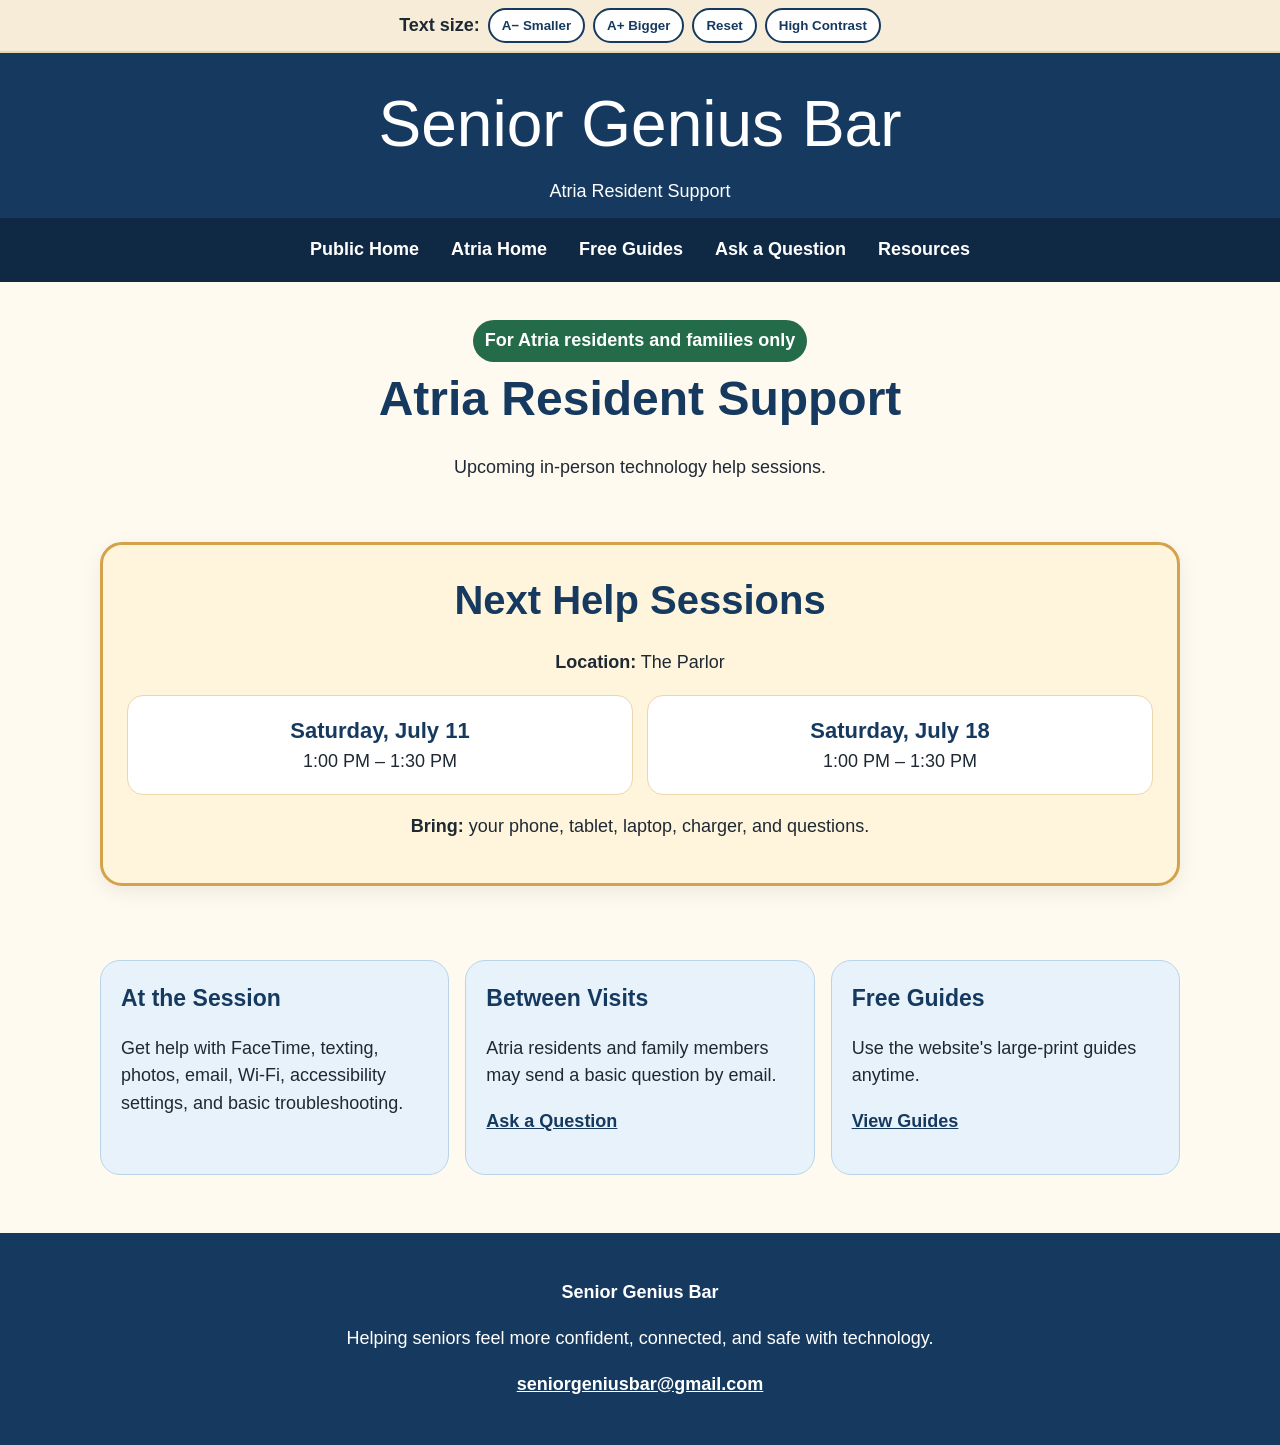
==== atria/index.html @ e1a28a22 "Add files via upload" ====
<!doctype html><html lang="en"><head><meta charset="utf-8"><meta name="viewport" content="width=device-width,initial-scale=1">
<title>Atria Residents | Senior Genius Bar</title>
<meta name="description" content="Upcoming in-person technology help sessions for Atria residents and families.">
<meta name="robots" content="noindex, nofollow">
<link rel="icon" href="data:image/svg+xml,%3Csvg xmlns='http://www.w3.org/2000/svg' viewBox='0 0 64 64'%3E%3Crect width='64' height='64' rx='14' fill='%23163a5f'/%3E%3Ctext x='32' y='43' font-size='28' font-family='Arial' fill='white' text-anchor='middle' font-weight='700'%3ESG%3C/text%3E%3C/svg%3E">
<link rel="stylesheet" href="../assets/style.css"></head><body>

<div class="accessibility"><strong>Text size:</strong>
<button onclick="changeTextSize(-1)">A− Smaller</button><button onclick="changeTextSize(1)">A+ Bigger</button><button onclick="resetTextSize()">Reset</button>
<button id="contrastToggle" onclick="toggleContrast()">High Contrast</button></div>
<header><div class="brand"><h1>Senior Genius Bar</h1><p>Atria Resident Support</p></div>
<nav>
<a href="../index.html">Public Home</a><a href="index.html">Atria Home</a><a href="../guides.html">Free Guides</a>
<a href="../request-help.html">Ask a Question</a><a href="../resources.html">Resources</a>
</nav></header>

<main>
<div class="container"><section class="page-head"><span class="badge">For Atria residents and families only</span>
<h2>Atria Resident Support</h2><p>Upcoming in-person technology help sessions.</p></section>
<section><div class="card notice">
<!-- ===================== UPDATE HERE =====================
Change only the dates, times, and location below.
========================================================= -->
<h2 class="section-title">Next Help Sessions</h2>
<p><strong>Location:</strong> The Parlor</p>
<div class="session-grid">
<div class="session"><strong>Saturday, July 11</strong><span>1:00 PM – 1:30 PM</span></div>
<div class="session"><strong>Saturday, July 18</strong><span>1:00 PM – 1:30 PM</span></div>
</div>
<p><strong>Bring:</strong> your phone, tablet, laptop, charger, and questions.</p>
</div></section>
<section><div class="grid">
<div class="tile"><h3>At the Session</h3><p>Get help with FaceTime, texting, photos, email, Wi‑Fi, accessibility settings, and basic troubleshooting.</p></div>
<div class="tile"><h3>Between Visits</h3><p>Atria residents and family members may send a basic question by email.</p><p><a href="../request-help.html">Ask a Question</a></p></div>
<div class="tile"><h3>Free Guides</h3><p>Use the website's large-print guides anytime.</p><p><a href="../guides.html">View Guides</a></p></div>
</div></section></div>
</main>

<footer><p><strong>Senior Genius Bar</strong></p>
<p>Helping seniors feel more confident, connected, and safe with technology.</p>
<p><a href="mailto:seniorgeniusbar@gmail.com">seniorgeniusbar@gmail.com</a></p></footer>
<script src="../assets/site.js"></script>

</body></html>
---- assets/style.css ----
:root{
  --navy:#163a5f; --navy2:#0f2944; --sky:#e7f2fb; --cream:#fffaf0;
  --gold:#d4a24a; --text:#1f2933; --muted:#5b6670; --white:#fff;
  --green:#246b4a; --red:#9b2c2c; --font-scale:1;
}
*{box-sizing:border-box}
html{scroll-behavior:smooth}
body{margin:0;font-family:Arial,Helvetica,sans-serif;background:var(--cream);color:var(--text);
font-size:calc(18px * var(--font-scale));line-height:1.55}
a{color:var(--navy);font-weight:700}
a:focus,button:focus{outline:3px solid var(--gold);outline-offset:3px}
.accessibility{position:sticky;top:0;z-index:50;background:#f7ecd8;border-bottom:2px solid #ead7ab;
padding:8px 12px;display:flex;justify-content:center;gap:8px;flex-wrap:wrap;align-items:center}
.accessibility button{background:#fff;color:var(--navy);border:2px solid var(--navy);padding:8px 12px;
border-radius:999px;font-weight:700;cursor:pointer}
header{background:var(--navy);color:#fff}
.brand{width:min(1080px,92%);margin:auto;padding:22px 0 12px;text-align:center}
.brand h1{margin:0;font-size:clamp(34px,6vw,64px);font-weight:400}
.brand p{margin:4px 0 0}
nav{background:var(--navy2);display:flex;justify-content:center;gap:8px;flex-wrap:wrap;padding:10px}
nav a{color:#fff;text-decoration:none;padding:8px 12px;border-radius:999px}
nav a:hover{background:rgba(255,255,255,.15)}
.container{width:min(1080px,92%);margin:auto}
.hero{display:grid;grid-template-columns:1.45fr .8fr;gap:32px;align-items:center;padding:46px 0 28px}
.hero h2{font-size:clamp(34px,5vw,52px);line-height:1.1;margin:0 0 16px;color:var(--navy)}
.hero p{font-size:calc(22px * var(--font-scale));margin:0 0 18px}
.photo{max-width:330px;margin:auto;background:#fff;border:6px solid var(--gold);border-radius:30px;padding:10px;
box-shadow:0 10px 25px rgba(0,0,0,.15)}
.photo img{width:100%;display:block;border-radius:22px}
.buttons{display:flex;gap:12px;flex-wrap:wrap;margin-top:20px}
.btn{display:inline-block;text-decoration:none;background:var(--navy);color:#fff;padding:14px 20px;border-radius:12px}
.btn.secondary{background:#fff;color:var(--navy);border:2px solid var(--navy)}
.btn.green{background:var(--green)}
section{padding:28px 0}
h2.section-title{text-align:center;color:var(--navy);font-size:clamp(30px,4vw,40px);margin:0 0 18px}
.card{background:#fff;border:1px solid #e4dccf;border-radius:22px;padding:24px;box-shadow:0 6px 20px rgba(0,0,0,.07);margin-bottom:18px}
.grid{display:grid;grid-template-columns:repeat(auto-fit,minmax(240px,1fr));gap:16px}
.tile{background:var(--sky);border:1px solid #b9d4e8;border-radius:20px;padding:20px;display:block;text-decoration:none;color:var(--text);transition:box-shadow .15s,transform .15s}
.tile h3{color:var(--navy);margin:0 0 8px;font-size:calc(23px * var(--font-scale))}
a.tile:hover,a.tile:focus{box-shadow:0 8px 20px rgba(0,0,0,.12);transform:translateY(-2px)}
a.tile p{color:var(--text);font-weight:400}
.notice{background:#fff4dc;border:3px solid var(--gold);text-align:center}
.badge{display:inline-block;background:var(--green);color:#fff;padding:7px 12px;border-radius:999px;font-weight:700}
.session-grid{display:grid;grid-template-columns:repeat(auto-fit,minmax(230px,1fr));gap:14px;margin-top:16px}
.session{background:#fff;border:1px solid #ead7ab;border-radius:16px;padding:18px}
.session strong{display:block;color:var(--navy);font-size:calc(22px * var(--font-scale))}
details{background:#fff;border:2px solid #b9d4e8;border-radius:18px;padding:14px 18px;margin-bottom:14px;transition:box-shadow .15s}
details[open]{box-shadow:0 6px 18px rgba(0,0,0,.08)}
summary{cursor:pointer;font-weight:700;color:var(--navy);font-size:calc(21px * var(--font-scale));
list-style:none;display:flex;align-items:center;justify-content:space-between;gap:14px;padding:6px 4px;flex-wrap:wrap;border-radius:12px}
summary::-webkit-details-marker{display:none}
summary::marker{content:""}
summary:hover,summary:focus{background:var(--sky)}
summary::after{content:"▼ Tap to Open";flex-shrink:0;font-size:calc(15px * var(--font-scale));font-weight:700;
color:#fff;background:var(--navy);padding:8px 14px;border-radius:999px;white-space:nowrap}
details[open] summary::after{content:"▲ Tap to Close";background:var(--green)}
details ol,details ul{margin-top:14px}
.safety{border-left:8px solid var(--red);background:#fff5f5}
.note{background:#f4f9ff;border-left:6px solid #b9d4e8;padding:14px 16px;border-radius:12px}
footer{background:var(--navy);color:#fff;text-align:center;padding:28px 18px;margin-top:30px}
footer a{color:#fff}
ul.clean{padding-left:20px}
.page-head{padding:38px 0 14px;text-align:center}
.page-head h2{font-size:clamp(34px,5vw,48px);color:var(--navy);margin:0 0 8px}
.resource-list a{display:block;margin:8px 0}
@media(max-width:760px){.hero{grid-template-columns:1fr;text-align:center}.buttons{justify-content:center}}
@media print{.accessibility,nav,.buttons{display:none}body{background:#fff;font-size:12pt}.card,details{box-shadow:none}}

/* High contrast mode */
body.contrast{background:#0a1420;color:#f5f5f5}
body.contrast a{color:#9fc4ff}
body.contrast .accessibility{background:#000;border-bottom-color:#444}
body.contrast .accessibility button{background:#000;color:#fff;border-color:#fff}
body.contrast header{background:#000}
body.contrast .brand p{color:#f5f5f5}
body.contrast nav{background:#000}
body.contrast nav a{color:#fff}
body.contrast nav a:hover{background:rgba(255,255,255,.25)}
body.contrast .hero h2{color:#ffd166}
body.contrast .hero p{color:#f5f5f5}
body.contrast .photo{border-color:#ffd166;background:#000}
body.contrast .btn{background:#ffd166;color:#0a1420}
body.contrast .btn.secondary{background:#000;color:#fff;border:2px solid #fff}
body.contrast .btn.green{background:#5ec98d;color:#04150c}
body.contrast h2.section-title{color:#ffd166}
body.contrast .card{background:#111;border-color:#444;color:#f5f5f5}
body.contrast .tile{background:#111;border-color:#555}
body.contrast .tile h3{color:#ffd166}
body.contrast a.tile{color:#f5f5f5}
body.contrast a.tile p{color:#e5e5e5}
body.contrast a.tile:hover,body.contrast a.tile:focus{box-shadow:0 0 0 2px #ffd166}
body.contrast .notice{background:#1a1400;border-color:#ffd166}
body.contrast .badge{background:#5ec98d;color:#04150c}
body.contrast .session{background:#111;border-color:#555}
body.contrast .session strong{color:#ffd166}
body.contrast details{background:#111;border-color:#555}
body.contrast summary{color:#ffd166}
body.contrast summary:hover,body.contrast summary:focus{background:#1a1a1a}
body.contrast summary::after{background:#ffd166;color:#0a1420}
body.contrast details[open] summary::after{background:#5ec98d;color:#04150c}
body.contrast .safety{background:#1a0000;border-left-color:#ff8080}
body.contrast .note{background:#001522;border-left-color:#9fc4ff;color:#f5f5f5}
body.contrast footer{background:#000}
body.contrast footer a{color:#fff}
body.contrast .resource-list a{color:#9fc4ff}
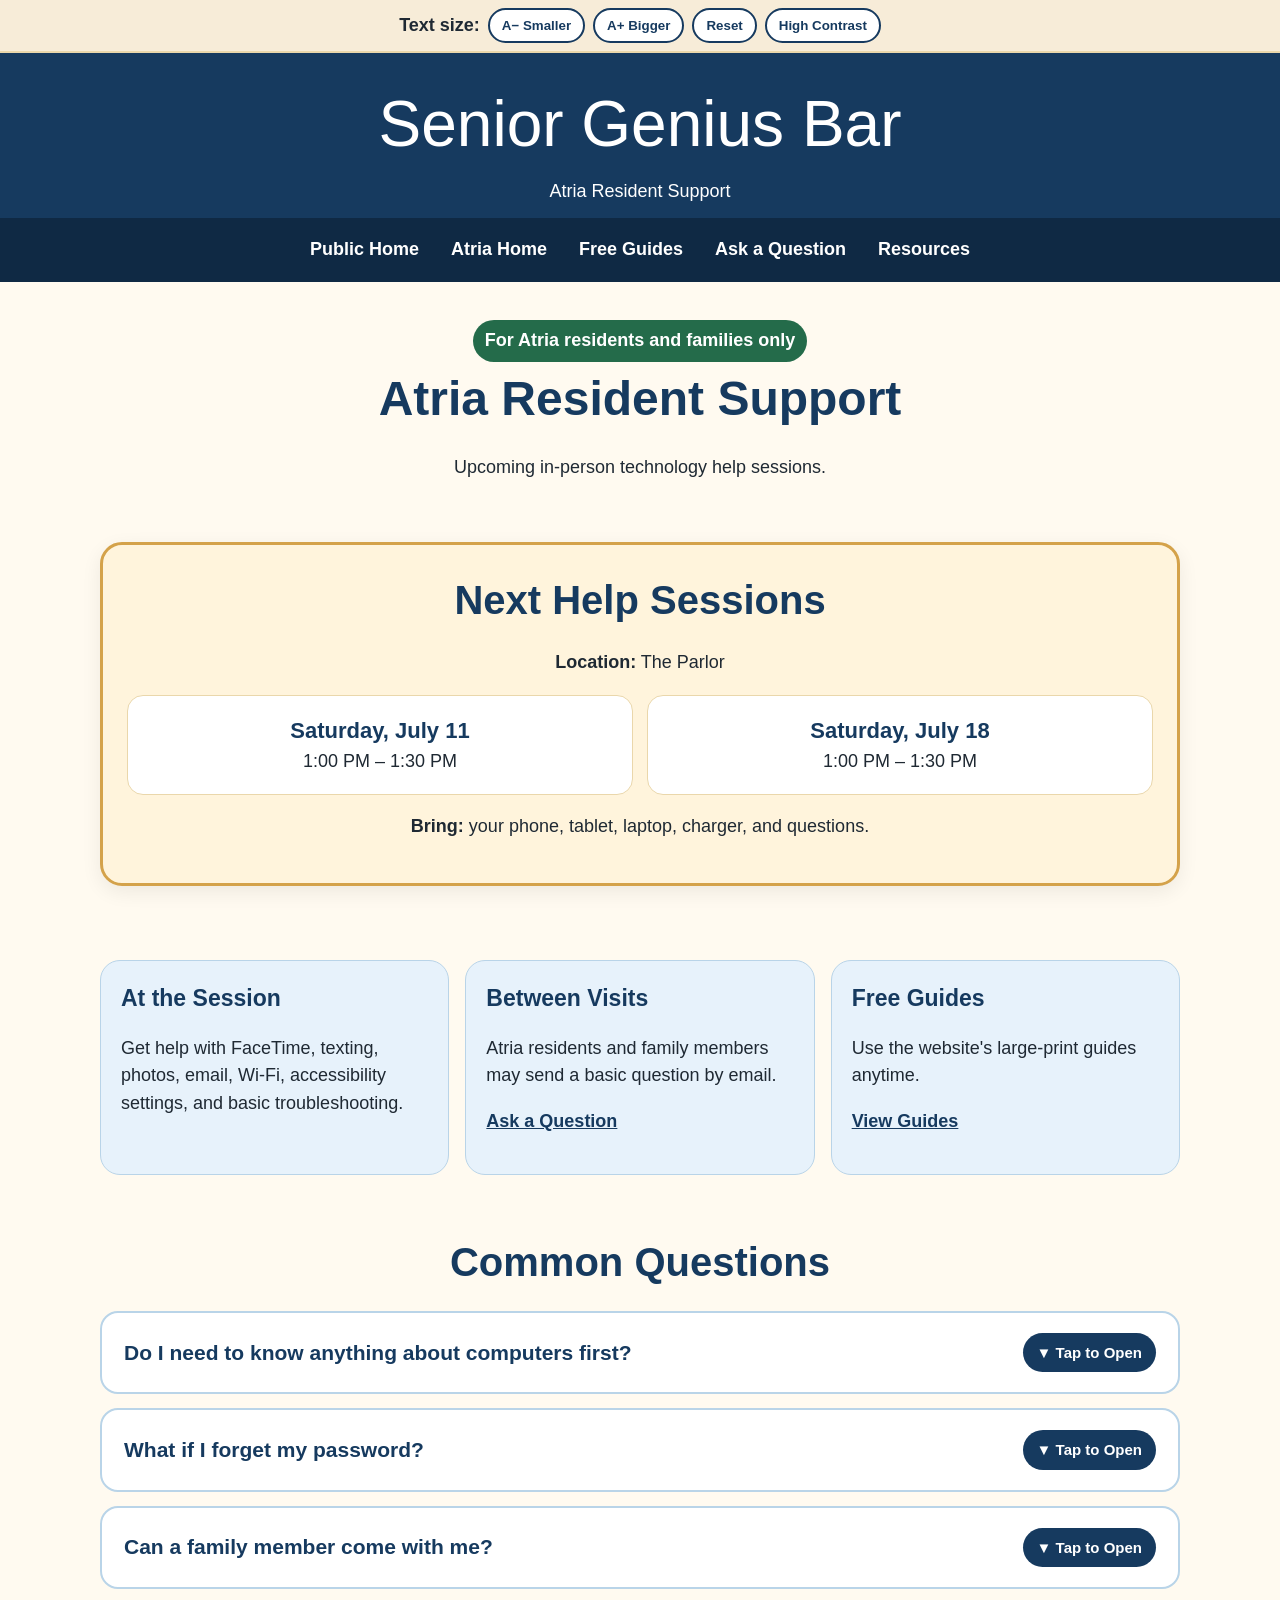
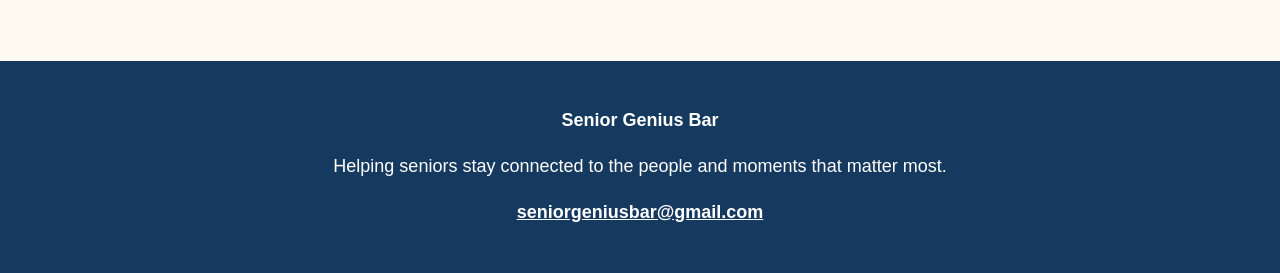
==== commit 0c359cfd: "Add files via upload" ====
--- a/atria/index.html
+++ b/atria/index.html
@@ -33,11 +33,19 @@
 <div class="tile"><h3>At the Session</h3><p>Get help with FaceTime, texting, photos, email, Wi‑Fi, accessibility settings, and basic troubleshooting.</p></div>
 <div class="tile"><h3>Between Visits</h3><p>Atria residents and family members may send a basic question by email.</p><p><a href="../request-help.html">Ask a Question</a></p></div>
 <div class="tile"><h3>Free Guides</h3><p>Use the website's large-print guides anytime.</p><p><a href="../guides.html">View Guides</a></p></div>
+</div></section>
+<section><h2 class="section-title">Common Questions</h2><div class="faq">
+<details><summary>Do I need to know anything about computers first?</summary>
+<p>Not at all. Most people who reach out have never used a smartphone or tablet before. We start wherever you are.</p></details>
+<details><summary>What if I forget my password?</summary>
+<p>Bring the device anyway. We can often help you reset it together, or talk through safe ways to keep track of passwords going forward.</p></details>
+<details><summary>Can a family member come with me?</summary>
+<p>Of course. Family members are always welcome to reach out on your behalf or join in on a session.</p></details>
 </div></section></div>
 </main>
 
 <footer><p><strong>Senior Genius Bar</strong></p>
-<p>Helping seniors feel more confident, connected, and safe with technology.</p>
+<p>Helping seniors stay connected to the people and moments that matter most.</p>
 <p><a href="mailto:seniorgeniusbar@gmail.com">seniorgeniusbar@gmail.com</a></p></footer>
 <script src="../assets/site.js"></script>
 
--- a/assets/style.css
+++ b/assets/style.css
@@ -65,7 +65,47 @@
 .page-head h2{font-size:clamp(34px,5vw,48px);color:var(--navy);margin:0 0 8px}
 .resource-list a{display:block;margin:8px 0}
 @media(max-width:760px){.hero{grid-template-columns:1fr;text-align:center}.buttons{justify-content:center}}
-@media print{.accessibility,nav,.buttons{display:none}body{background:#fff;font-size:12pt}.card,details{box-shadow:none}}
+@media print{.accessibility,nav,.buttons,.guide-actions,.modal-nav,.modal-close{display:none !important}body{background:#fff;font-size:12pt}.card,details{box-shadow:none}}
+
+/* Picture guides */
+.eyebrow{color:var(--gold);font-weight:700;letter-spacing:.03em;margin-bottom:6px}
+.guides-grid{display:grid;grid-template-columns:repeat(3,1fr);gap:28px;margin-top:28px}
+@media(max-width:900px){.guides-grid{grid-template-columns:repeat(2,1fr)}}
+@media(max-width:600px){.guides-grid{grid-template-columns:1fr}}
+.guide-card{background:var(--sky);border:1px solid #b9d4e8;border-radius:20px;padding:20px;display:flex;flex-direction:column;gap:12px;
+box-shadow:0 4px 14px rgba(22,58,95,.08);transition:transform .15s,box-shadow .15s}
+.guide-card:hover{transform:translateY(-2px);box-shadow:0 8px 20px rgba(22,58,95,.14)}
+.guide-card h3{margin:2px 0 0;color:var(--navy);font-size:calc(21px * var(--font-scale))}
+.guide-thumb{background:#0f1f3d;border-radius:12px;padding:10px;cursor:pointer;border:none;width:100%;max-width:200px;margin:0 auto;display:block}
+.guide-thumb:hover{outline:2px solid var(--navy)}
+.guide-thumb:focus{outline:3px solid var(--gold);outline-offset:3px}
+.guide-thumb svg{width:100%;height:auto;display:block;border-radius:6px}
+.step-count{font-size:calc(14px * var(--font-scale));font-weight:700;color:#b9791f;margin:-4px 0 0;text-align:center}
+.guide-card p.summary{margin:0;font-size:calc(16px * var(--font-scale));color:var(--text)}
+.guide-actions{display:flex;gap:8px;flex-wrap:wrap;margin-top:auto}
+.chip-btn{background:#fff;border:2px solid var(--navy);color:var(--navy);border-radius:999px;padding:8px 14px;font-weight:700;font-size:calc(15px * var(--font-scale));cursor:pointer}
+.chip-btn:hover{background:var(--sky)}
+.modal-backdrop{display:none;position:fixed;inset:0;background:rgba(6,14,32,.82);z-index:1000;align-items:center;justify-content:center;padding:20px}
+.modal-backdrop.open{display:flex}
+.modal{background:#fff;border-radius:20px;max-width:420px;width:100%;padding:20px;max-height:94vh;overflow:auto;position:relative}
+.modal-close{position:absolute;top:12px;right:12px;background:var(--navy);color:#fff;border:none;border-radius:50%;width:44px;height:44px;font-size:1.3rem;cursor:pointer}
+.modal h3{margin-top:0;padding-right:40px;color:var(--navy)}
+#modalSvgHolder{max-width:210px;margin:0 auto}
+#modalSvgHolder svg{width:100%;height:auto;display:block}
+.modal-caption{font-size:calc(18px * var(--font-scale));margin:12px 0}
+.modal-nav{display:flex;justify-content:space-between;gap:10px;margin-top:16px}
+.modal-nav button{flex:1;padding:14px;border-radius:12px;font-weight:800;font-size:calc(17px * var(--font-scale));cursor:pointer;border:2px solid var(--navy);background:#fff;color:var(--navy)}
+.modal-nav button:disabled{opacity:.35;cursor:default}
+.modal-nav button.primary{background:var(--navy);color:#fff}
+.step-dots{text-align:center;font-weight:700;color:var(--navy);margin-top:6px}
+
+/* Help request form */
+.help-form{display:flex;flex-direction:column;gap:18px;max-width:520px;margin:20px auto 0}
+.help-form label{font-weight:700;color:var(--navy);font-size:calc(17px * var(--font-scale));display:flex;flex-direction:column;gap:6px}
+.help-form input,.help-form select,.help-form textarea{font-size:calc(17px * var(--font-scale));padding:12px 14px;
+border:2px solid #b9d4e8;border-radius:10px;font-family:inherit;color:var(--text);background:#fff;width:100%}
+.help-form textarea{resize:vertical}
+.help-form button{align-self:flex-start;font-size:calc(17px * var(--font-scale));padding:14px 26px;border:none;border-radius:12px;cursor:pointer;margin-top:6px}
 
 /* High contrast mode */
 body.contrast{background:#0a1420;color:#f5f5f5}
@@ -104,3 +144,17 @@
 body.contrast footer{background:#000}
 body.contrast footer a{color:#fff}
 body.contrast .resource-list a{color:#9fc4ff}
+body.contrast .eyebrow{color:#f0c26a}
+body.contrast .guide-card{background:#111;border-color:#555}
+body.contrast .guide-card h3{color:#ffd166}
+body.contrast .step-count{color:#f0c26a}
+body.contrast .guide-card p.summary{color:#e5e5e5}
+body.contrast .chip-btn{color:#9fc4ff;border-color:#9fc4ff}
+body.contrast .chip-btn:hover{background:#1a1a1a}
+body.contrast .modal{background:#111;color:#f5f5f5}
+body.contrast .modal h3{color:#ffd166}
+body.contrast .step-dots{color:#ffd166}
+body.contrast .modal-nav button{border-color:#9fc4ff;color:#9fc4ff;background:#111}
+body.contrast .modal-nav button.primary{background:#ffd166;color:#0a1420;border-color:#ffd166}
+body.contrast .help-form label{color:#ffd166}
+body.contrast .help-form input,body.contrast .help-form select,body.contrast .help-form textarea{background:#111;color:#f5f5f5;border-color:#555}
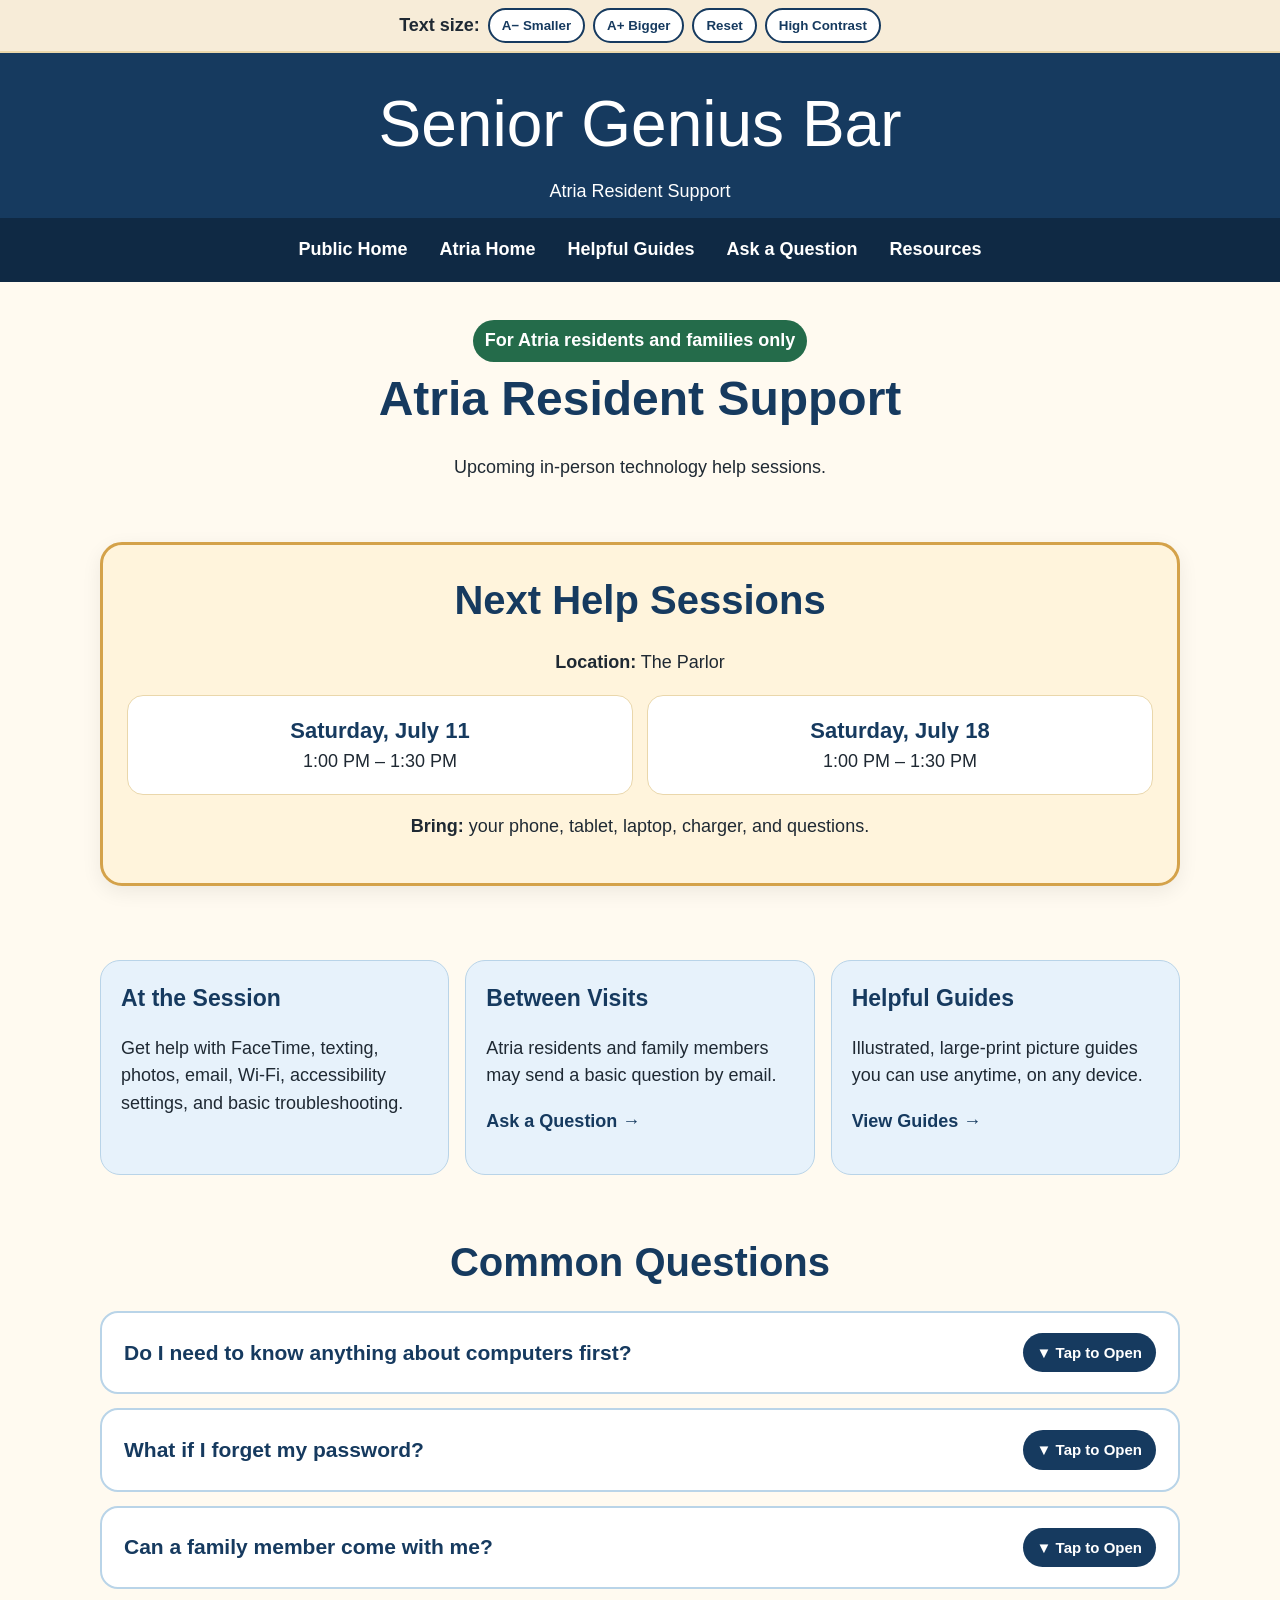
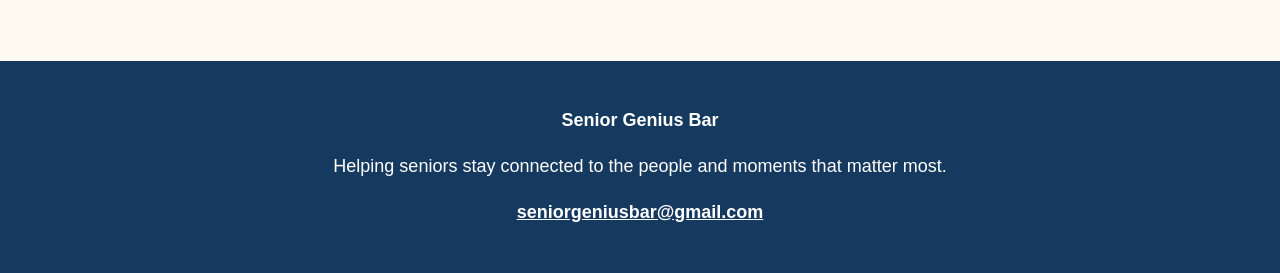
==== commit 908ed633: "Add files via upload" ====
--- a/atria/index.html
+++ b/atria/index.html
@@ -10,7 +10,7 @@
 <button id="contrastToggle" onclick="toggleContrast()">High Contrast</button></div>
 <header><div class="brand"><h1>Senior Genius Bar</h1><p>Atria Resident Support</p></div>
 <nav>
-<a href="../index.html">Public Home</a><a href="index.html">Atria Home</a><a href="../guides.html">Free Guides</a>
+<a href="../index.html">Public Home</a><a href="index.html">Atria Home</a><a href="../guides.html">Helpful Guides</a>
 <a href="../request-help.html">Ask a Question</a><a href="../resources.html">Resources</a>
 </nav></header>
 
@@ -31,8 +31,8 @@
 </div></section>
 <section><div class="grid">
 <div class="tile"><h3>At the Session</h3><p>Get help with FaceTime, texting, photos, email, Wi‑Fi, accessibility settings, and basic troubleshooting.</p></div>
-<div class="tile"><h3>Between Visits</h3><p>Atria residents and family members may send a basic question by email.</p><p><a href="../request-help.html">Ask a Question</a></p></div>
-<div class="tile"><h3>Free Guides</h3><p>Use the website's large-print guides anytime.</p><p><a href="../guides.html">View Guides</a></p></div>
+<a class="tile" href="../request-help.html"><h3>Between Visits</h3><p>Atria residents and family members may send a basic question by email.</p><p class="tile-cta">Ask a Question →</p></a>
+<a class="tile" href="../guides.html"><h3>Helpful Guides</h3><p>Illustrated, large-print picture guides you can use anytime, on any device.</p><p class="tile-cta">View Guides →</p></a>
 </div></section>
 <section><h2 class="section-title">Common Questions</h2><div class="faq">
 <details><summary>Do I need to know anything about computers first?</summary>
--- a/assets/style.css
+++ b/assets/style.css
@@ -40,6 +40,7 @@
 .tile h3{color:var(--navy);margin:0 0 8px;font-size:calc(23px * var(--font-scale))}
 a.tile:hover,a.tile:focus{box-shadow:0 8px 20px rgba(0,0,0,.12);transform:translateY(-2px)}
 a.tile p{color:var(--text);font-weight:400}
+.tile-cta{color:var(--navy) !important;font-weight:700 !important;margin-top:10px !important}
 .notice{background:#fff4dc;border:3px solid var(--gold);text-align:center}
 .badge{display:inline-block;background:var(--green);color:#fff;padding:7px 12px;border-radius:999px;font-weight:700}
 .session-grid{display:grid;grid-template-columns:repeat(auto-fit,minmax(230px,1fr));gap:14px;margin-top:16px}
@@ -129,6 +130,7 @@
 body.contrast .tile h3{color:#ffd166}
 body.contrast a.tile{color:#f5f5f5}
 body.contrast a.tile p{color:#e5e5e5}
+body.contrast .tile-cta{color:#9fc4ff !important}
 body.contrast a.tile:hover,body.contrast a.tile:focus{box-shadow:0 0 0 2px #ffd166}
 body.contrast .notice{background:#1a1400;border-color:#ffd166}
 body.contrast .badge{background:#5ec98d;color:#04150c}
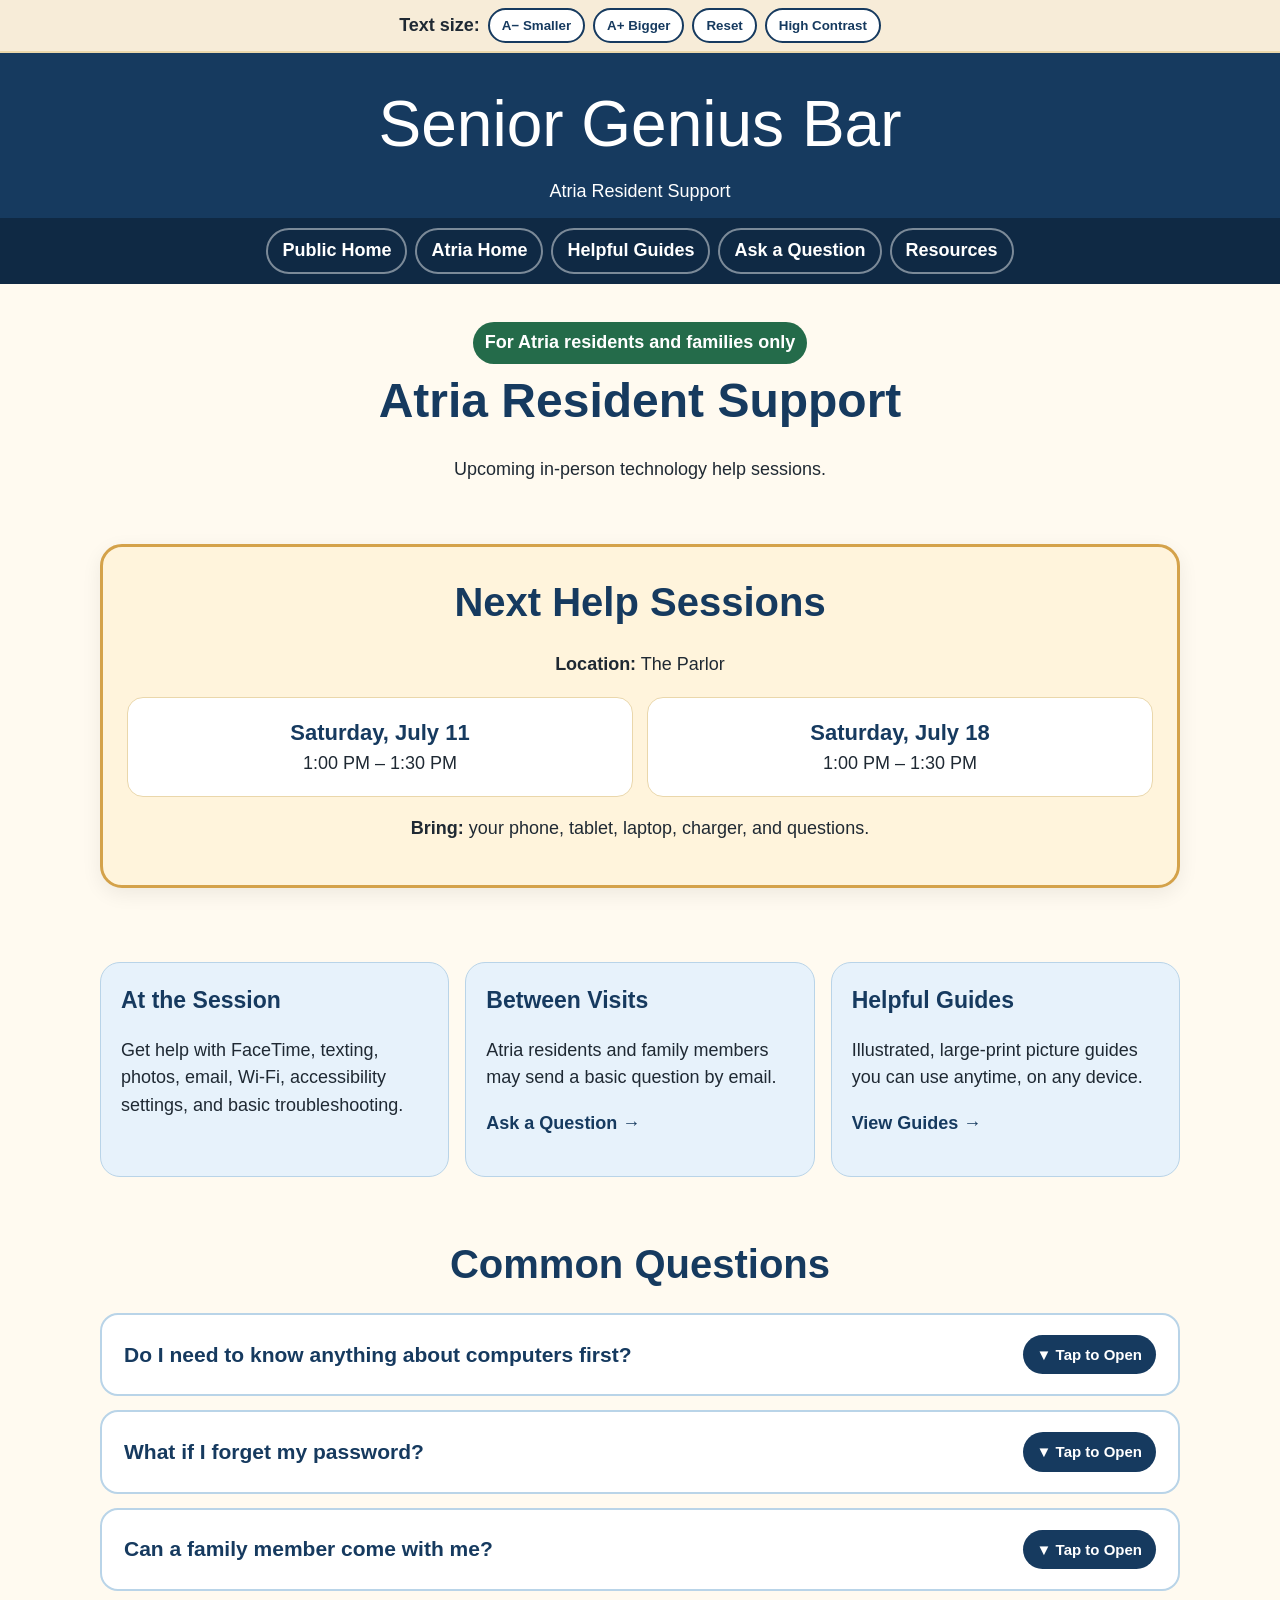
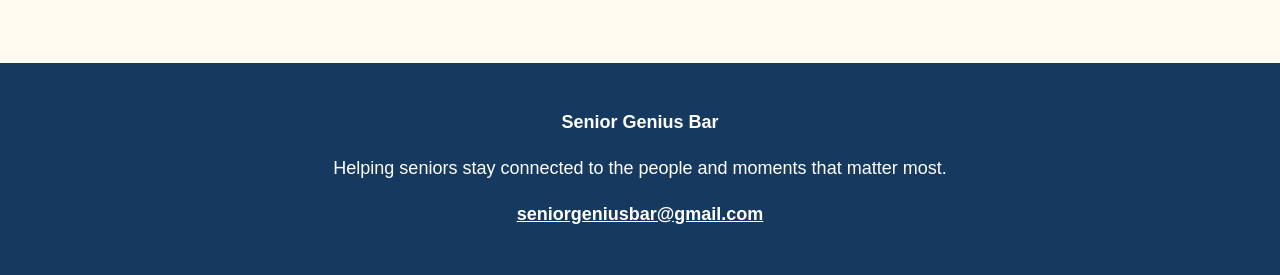
==== commit 288fabb5: "Add files via upload" ====
--- a/atria/index.html
+++ b/atria/index.html
@@ -18,16 +18,10 @@
 <div class="container"><section class="page-head"><span class="badge">For Atria residents and families only</span>
 <h2>Atria Resident Support</h2><p>Upcoming in-person technology help sessions.</p></section>
 <section><div class="card notice">
-<!-- ===================== UPDATE HERE =====================
-Change only the dates, times, and location below.
-========================================================= -->
 <h2 class="section-title">Next Help Sessions</h2>
-<p><strong>Location:</strong> The Parlor</p>
-<div class="session-grid">
-<div class="session"><strong>Saturday, July 11</strong><span>1:00 PM – 1:30 PM</span></div>
-<div class="session"><strong>Saturday, July 18</strong><span>1:00 PM – 1:30 PM</span></div>
-</div>
-<p><strong>Bring:</strong> your phone, tablet, laptop, charger, and questions.</p>
+<p><strong>Location:</strong> <span id="sessionLocation"></span></p>
+<div class="session-grid" id="sessionGrid"></div>
+<p><strong>Bring:</strong> <span id="sessionBring"></span></p>
 </div></section>
 <section><div class="grid">
 <div class="tile"><h3>At the Session</h3><p>Get help with FaceTime, texting, photos, email, Wi‑Fi, accessibility settings, and basic troubleshooting.</p></div>
@@ -48,5 +42,13 @@
 <p>Helping seniors stay connected to the people and moments that matter most.</p>
 <p><a href="mailto:seniorgeniusbar@gmail.com">seniorgeniusbar@gmail.com</a></p></footer>
 <script src="../assets/site.js"></script>
+<script src="../assets/session-dates.js"></script>
+<script>
+document.getElementById('sessionLocation').textContent = sessionInfo.location;
+document.getElementById('sessionBring').textContent = sessionInfo.bring;
+document.getElementById('sessionGrid').innerHTML = sessionInfo.sessions.map(s =>
+  '<div class="session"><strong>' + s.date + '</strong><span>' + s.time + '</span></div>'
+).join('');
+</script>
 
 </body></html>
--- a/assets/style.css
+++ b/assets/style.css
@@ -19,8 +19,8 @@
 .brand h1{margin:0;font-size:clamp(34px,6vw,64px);font-weight:400}
 .brand p{margin:4px 0 0}
 nav{background:var(--navy2);display:flex;justify-content:center;gap:8px;flex-wrap:wrap;padding:10px}
-nav a{color:#fff;text-decoration:none;padding:8px 12px;border-radius:999px}
-nav a:hover{background:rgba(255,255,255,.15)}
+nav a{color:#fff;text-decoration:none;padding:7px 14px;border-radius:999px;border:2px solid rgba(255,255,255,.45)}
+nav a:hover{background:rgba(255,255,255,.15);border-color:#fff}
 .container{width:min(1080px,92%);margin:auto}
 .hero{display:grid;grid-template-columns:1.45fr .8fr;gap:32px;align-items:center;padding:46px 0 28px}
 .hero h2{font-size:clamp(34px,5vw,52px);line-height:1.1;margin:0 0 16px;color:var(--navy)}
@@ -82,7 +82,7 @@
 .guide-thumb:focus{outline:3px solid var(--gold);outline-offset:3px}
 .guide-thumb svg{width:100%;height:auto;display:block;border-radius:6px}
 .step-count{font-size:calc(14px * var(--font-scale));font-weight:700;color:#b9791f;margin:-4px 0 0;text-align:center}
-.guide-card p.summary{margin:0;font-size:calc(16px * var(--font-scale));color:var(--text)}
+.guide-card p.caption{margin:0;font-size:calc(16px * var(--font-scale));color:var(--text)}
 .guide-actions{display:flex;gap:8px;flex-wrap:wrap;margin-top:auto}
 .chip-btn{background:#fff;border:2px solid var(--navy);color:var(--navy);border-radius:999px;padding:8px 14px;font-weight:700;font-size:calc(15px * var(--font-scale));cursor:pointer}
 .chip-btn:hover{background:var(--sky)}
@@ -116,8 +116,8 @@
 body.contrast header{background:#000}
 body.contrast .brand p{color:#f5f5f5}
 body.contrast nav{background:#000}
-body.contrast nav a{color:#fff}
-body.contrast nav a:hover{background:rgba(255,255,255,.25)}
+body.contrast nav a{color:#fff;border-color:rgba(255,255,255,.5)}
+body.contrast nav a:hover{background:rgba(255,255,255,.25);border-color:#fff}
 body.contrast .hero h2{color:#ffd166}
 body.contrast .hero p{color:#f5f5f5}
 body.contrast .photo{border-color:#ffd166;background:#000}
@@ -125,11 +125,13 @@
 body.contrast .btn.secondary{background:#000;color:#fff;border:2px solid #fff}
 body.contrast .btn.green{background:#5ec98d;color:#04150c}
 body.contrast h2.section-title{color:#ffd166}
+body.contrast .page-head h2{color:#ffd166}
 body.contrast .card{background:#111;border-color:#444;color:#f5f5f5}
 body.contrast .tile{background:#111;border-color:#555}
 body.contrast .tile h3{color:#ffd166}
 body.contrast a.tile{color:#f5f5f5}
-body.contrast a.tile p{color:#e5e5e5}
+body.contrast .tile p{color:#e5e5e5}
+body.contrast .tile li{color:#e5e5e5}
 body.contrast .tile-cta{color:#9fc4ff !important}
 body.contrast a.tile:hover,body.contrast a.tile:focus{box-shadow:0 0 0 2px #ffd166}
 body.contrast .notice{background:#1a1400;border-color:#ffd166}
@@ -150,7 +152,7 @@
 body.contrast .guide-card{background:#111;border-color:#555}
 body.contrast .guide-card h3{color:#ffd166}
 body.contrast .step-count{color:#f0c26a}
-body.contrast .guide-card p.summary{color:#e5e5e5}
+body.contrast .guide-card p.caption{color:#e5e5e5}
 body.contrast .chip-btn{color:#9fc4ff;border-color:#9fc4ff}
 body.contrast .chip-btn:hover{background:#1a1a1a}
 body.contrast .modal{background:#111;color:#f5f5f5}
